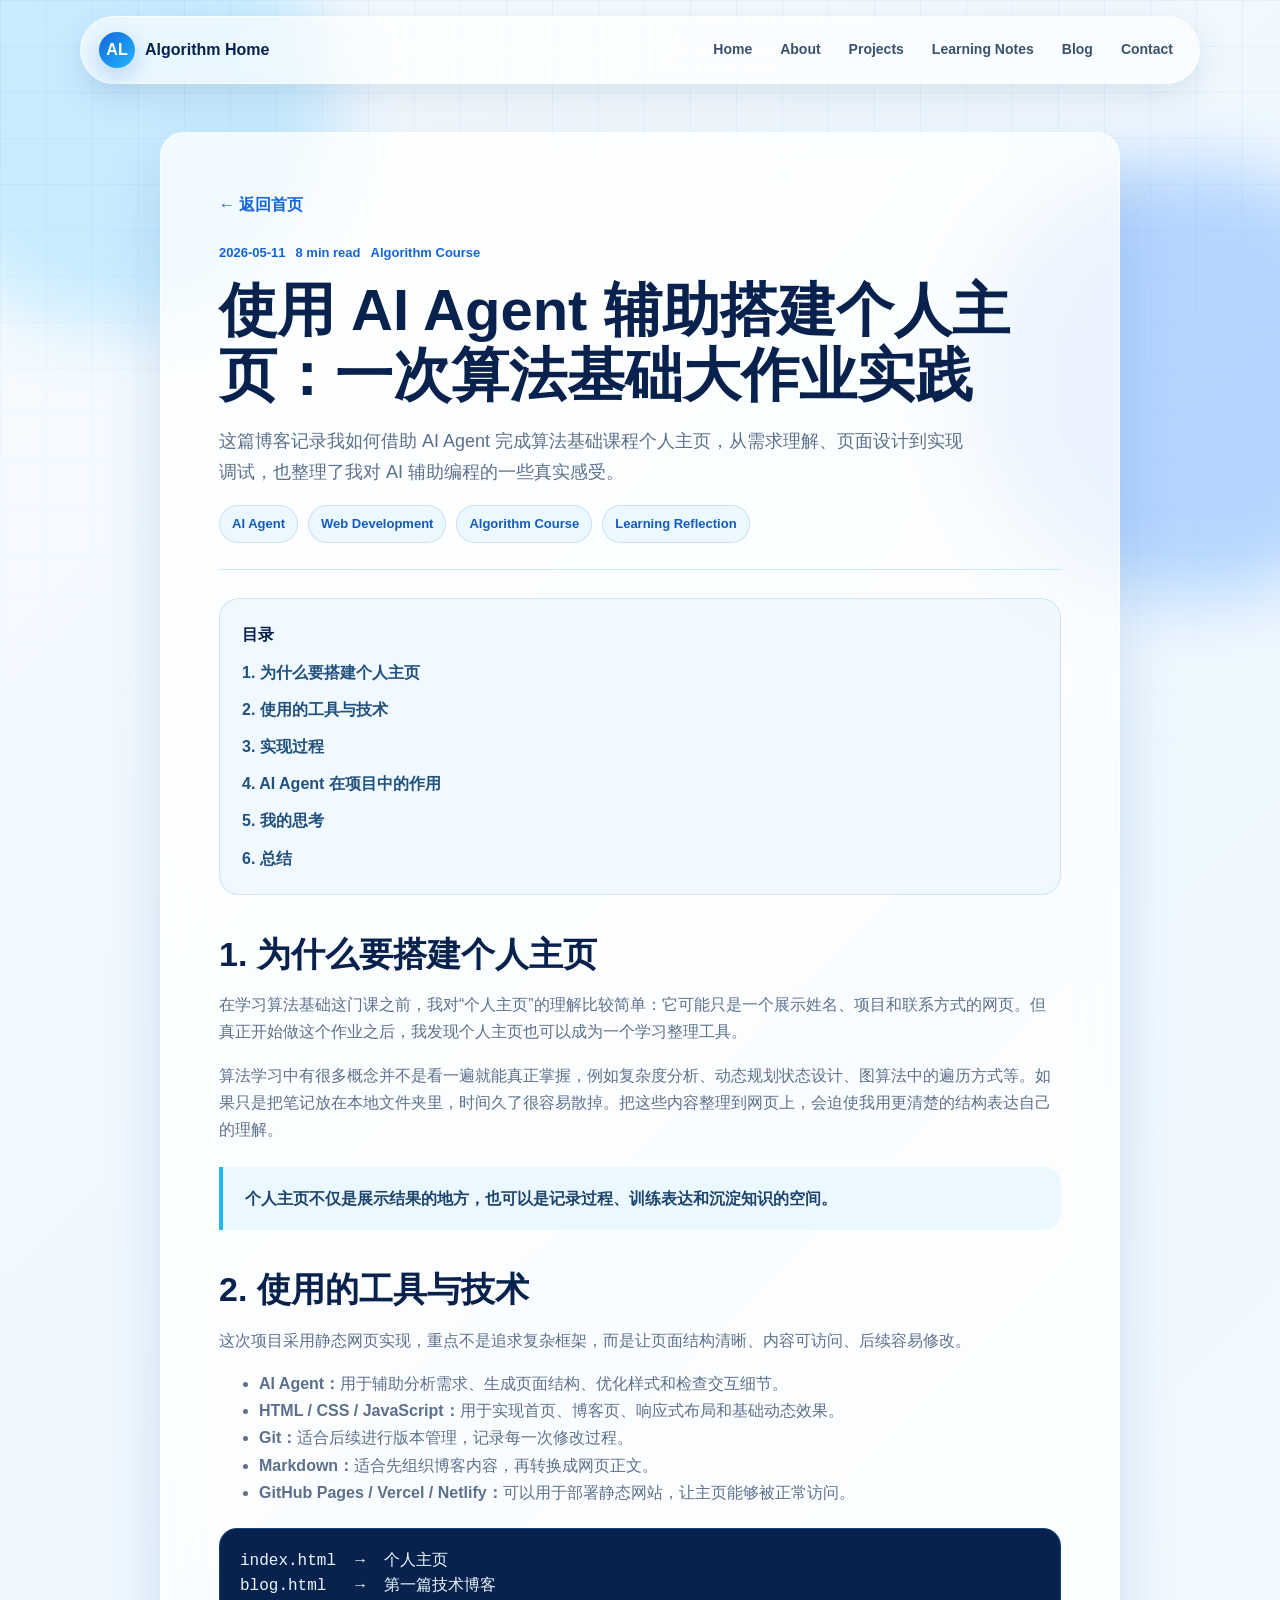
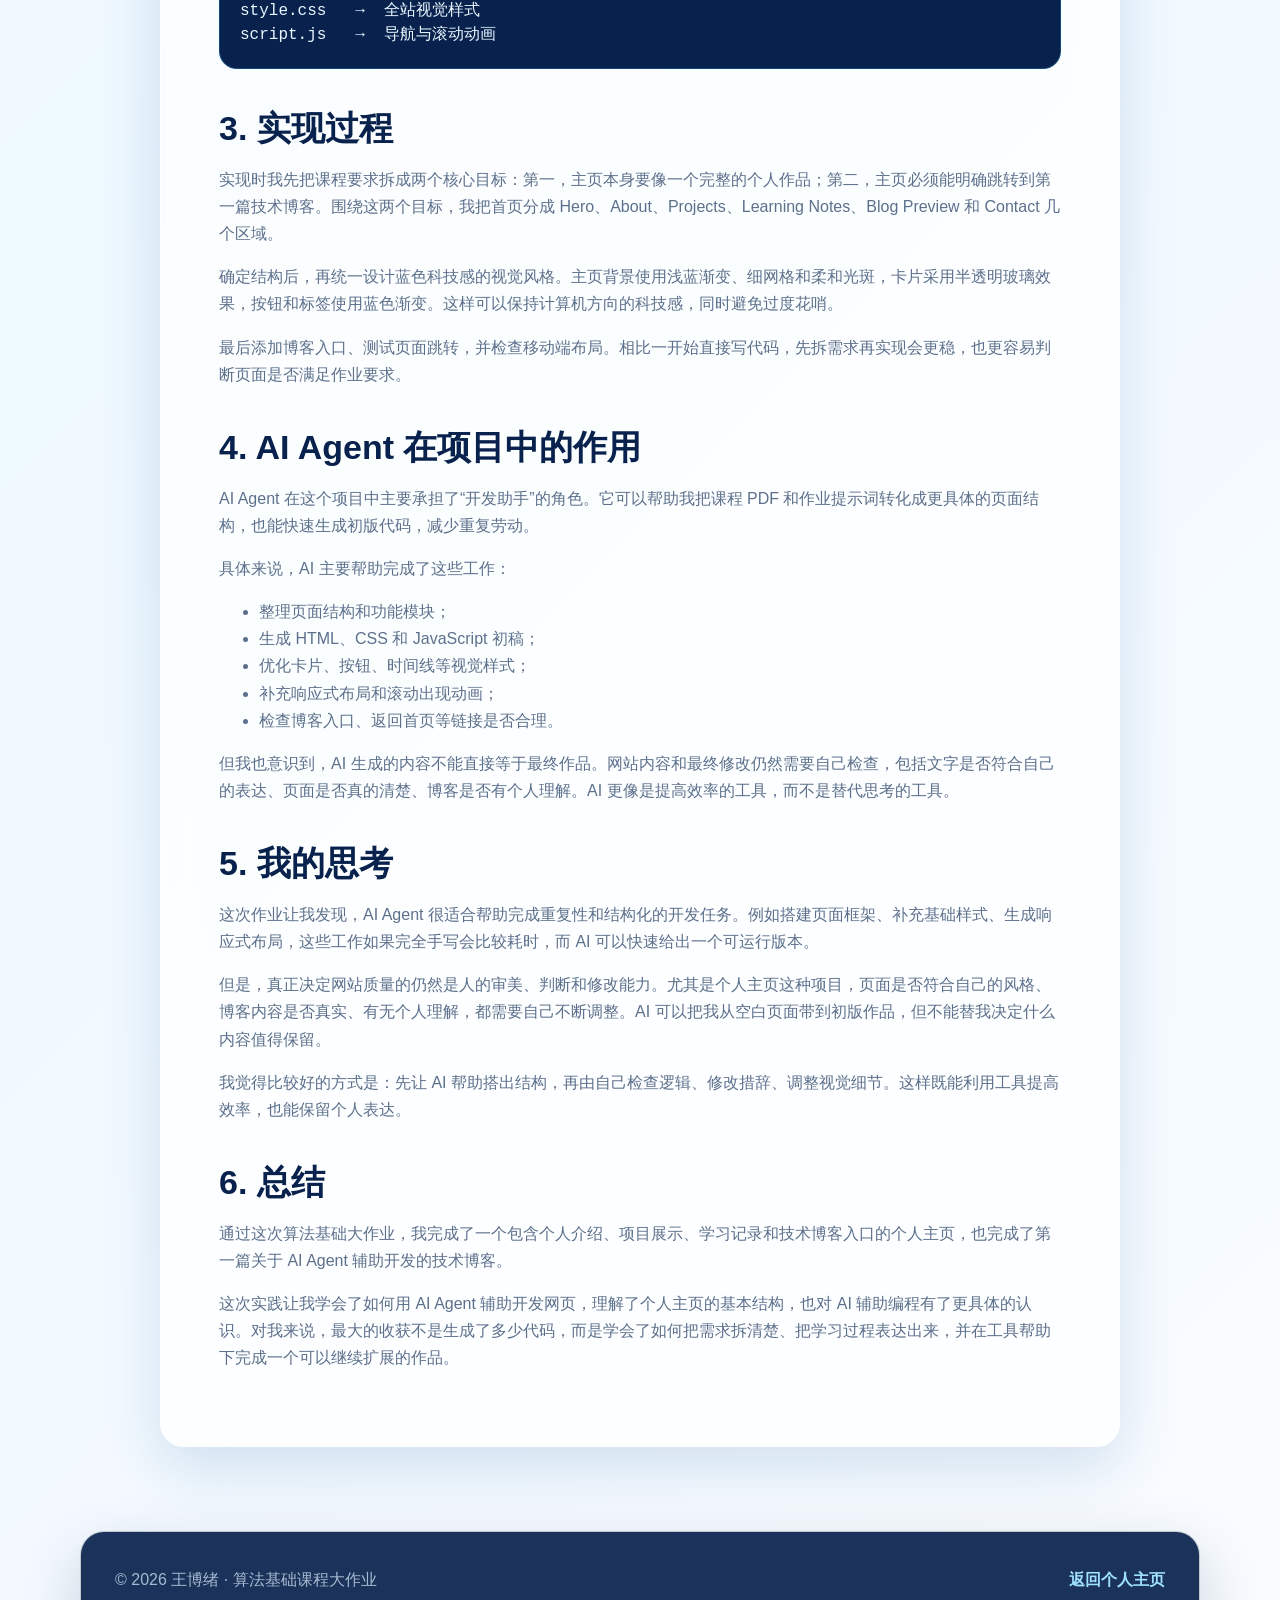
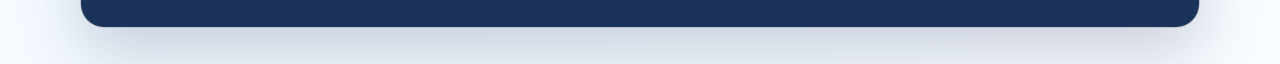
==== blog.html @ 36f43d38 "Add files via upload" ====
<!DOCTYPE html>
<html lang="zh-CN">
<head>
  <meta charset="UTF-8">
  <meta name="viewport" content="width=device-width, initial-scale=1.0">
  <title>使用 AI Agent 辅助搭建个人主页 | 技术博客</title>
  <meta name="description" content="算法基础课程技术博客：使用 AI Agent 辅助搭建个人主页的实践记录与思考。">
  <link rel="stylesheet" href="style.css">
</head>
<body class="blog-page">
  <div class="site-bg" aria-hidden="true">
    <span class="glow glow-a"></span>
    <span class="glow glow-b"></span>
    <span class="grid-layer"></span>
  </div>

  <header class="navbar" id="navbar">
    <a class="brand" href="index.html#home" aria-label="返回首页">
      <span class="brand-mark">AL</span>
      <span>Algorithm Home</span>
    </a>
    <button class="nav-toggle" id="navToggle" aria-label="打开导航菜单" aria-expanded="false">
      <span></span>
      <span></span>
      <span></span>
    </button>
    <nav class="nav-links" id="navLinks" aria-label="主导航">
      <a href="index.html#home">Home</a>
      <a href="index.html#about">About</a>
      <a href="index.html#projects">Projects</a>
      <a href="index.html#notes">Learning Notes</a>
      <a href="index.html#blog">Blog</a>
      <a href="index.html#contact">Contact</a>
    </nav>
  </header>

  <main class="article-shell">
    <article class="article-card reveal">
      <a class="back-link" href="index.html#blog">← 返回首页</a>
      <header class="article-header">
        <div class="blog-meta">
          <span>2026-05-11</span>
          <span>8 min read</span>
          <span>Algorithm Course</span>
        </div>
        <h1>使用 AI Agent 辅助搭建个人主页：一次算法基础大作业实践</h1>
        <p>这篇博客记录我如何借助 AI Agent 完成算法基础课程个人主页，从需求理解、页面设计到实现调试，也整理了我对 AI 辅助编程的一些真实感受。</p>
        <div class="tags">
          <span>AI Agent</span>
          <span>Web Development</span>
          <span>Algorithm Course</span>
          <span>Learning Reflection</span>
        </div>
      </header>

      <nav class="toc" aria-label="文章目录">
        <strong>目录</strong>
        <a href="#why">1. 为什么要搭建个人主页</a>
        <a href="#tools">2. 使用的工具与技术</a>
        <a href="#process">3. 实现过程</a>
        <a href="#agent">4. AI Agent 在项目中的作用</a>
        <a href="#thinking">5. 我的思考</a>
        <a href="#summary">6. 总结</a>
      </nav>

      <section id="why">
        <h2>1. 为什么要搭建个人主页</h2>
        <p>在学习算法基础这门课之前，我对“个人主页”的理解比较简单：它可能只是一个展示姓名、项目和联系方式的网页。但真正开始做这个作业之后，我发现个人主页也可以成为一个学习整理工具。</p>
        <p>算法学习中有很多概念并不是看一遍就能真正掌握，例如复杂度分析、动态规划状态设计、图算法中的遍历方式等。如果只是把笔记放在本地文件夹里，时间久了很容易散掉。把这些内容整理到网页上，会迫使我用更清楚的结构表达自己的理解。</p>
        <blockquote>个人主页不仅是展示结果的地方，也可以是记录过程、训练表达和沉淀知识的空间。</blockquote>
      </section>

      <section id="tools">
        <h2>2. 使用的工具与技术</h2>
        <p>这次项目采用静态网页实现，重点不是追求复杂框架，而是让页面结构清晰、内容可访问、后续容易修改。</p>
        <ul>
          <li><strong>AI Agent：</strong>用于辅助分析需求、生成页面结构、优化样式和检查交互细节。</li>
          <li><strong>HTML / CSS / JavaScript：</strong>用于实现首页、博客页、响应式布局和基础动态效果。</li>
          <li><strong>Git：</strong>适合后续进行版本管理，记录每一次修改过程。</li>
          <li><strong>Markdown：</strong>适合先组织博客内容，再转换成网页正文。</li>
          <li><strong>GitHub Pages / Vercel / Netlify：</strong>可以用于部署静态网站，让主页能够被正常访问。</li>
        </ul>
        <pre><code>index.html  →  个人主页
blog.html   →  第一篇技术博客
style.css   →  全站视觉样式
script.js   →  导航与滚动动画</code></pre>
      </section>

      <section id="process">
        <h2>3. 实现过程</h2>
        <p>实现时我先把课程要求拆成两个核心目标：第一，主页本身要像一个完整的个人作品；第二，主页必须能明确跳转到第一篇技术博客。围绕这两个目标，我把首页分成 Hero、About、Projects、Learning Notes、Blog Preview 和 Contact 几个区域。</p>
        <p>确定结构后，再统一设计蓝色科技感的视觉风格。主页背景使用浅蓝渐变、细网格和柔和光斑，卡片采用半透明玻璃效果，按钮和标签使用蓝色渐变。这样可以保持计算机方向的科技感，同时避免过度花哨。</p>
        <p>最后添加博客入口、测试页面跳转，并检查移动端布局。相比一开始直接写代码，先拆需求再实现会更稳，也更容易判断页面是否满足作业要求。</p>
      </section>

      <section id="agent">
        <h2>4. AI Agent 在项目中的作用</h2>
        <p>AI Agent 在这个项目中主要承担了“开发助手”的角色。它可以帮助我把课程 PDF 和作业提示词转化成更具体的页面结构，也能快速生成初版代码，减少重复劳动。</p>
        <p>具体来说，AI 主要帮助完成了这些工作：</p>
        <ul>
          <li>整理页面结构和功能模块；</li>
          <li>生成 HTML、CSS 和 JavaScript 初稿；</li>
          <li>优化卡片、按钮、时间线等视觉样式；</li>
          <li>补充响应式布局和滚动出现动画；</li>
          <li>检查博客入口、返回首页等链接是否合理。</li>
        </ul>
        <p>但我也意识到，AI 生成的内容不能直接等于最终作品。网站内容和最终修改仍然需要自己检查，包括文字是否符合自己的表达、页面是否真的清楚、博客是否有个人理解。AI 更像是提高效率的工具，而不是替代思考的工具。</p>
      </section>

      <section id="thinking">
        <h2>5. 我的思考</h2>
        <p>这次作业让我发现，AI Agent 很适合帮助完成重复性和结构化的开发任务。例如搭建页面框架、补充基础样式、生成响应式布局，这些工作如果完全手写会比较耗时，而 AI 可以快速给出一个可运行版本。</p>
        <p>但是，真正决定网站质量的仍然是人的审美、判断和修改能力。尤其是个人主页这种项目，页面是否符合自己的风格、博客内容是否真实、有无个人理解，都需要自己不断调整。AI 可以把我从空白页面带到初版作品，但不能替我决定什么内容值得保留。</p>
        <p>我觉得比较好的方式是：先让 AI 帮助搭出结构，再由自己检查逻辑、修改措辞、调整视觉细节。这样既能利用工具提高效率，也能保留个人表达。</p>
      </section>

      <section id="summary">
        <h2>6. 总结</h2>
        <p>通过这次算法基础大作业，我完成了一个包含个人介绍、项目展示、学习记录和技术博客入口的个人主页，也完成了第一篇关于 AI Agent 辅助开发的技术博客。</p>
        <p>这次实践让我学会了如何用 AI Agent 辅助开发网页，理解了个人主页的基本结构，也对 AI 辅助编程有了更具体的认识。对我来说，最大的收获不是生成了多少代码，而是学会了如何把需求拆清楚、把学习过程表达出来，并在工具帮助下完成一个可以继续扩展的作品。</p>
      </section>
    </article>
  </main>

  <footer class="footer compact">
    <p>© 2026 王博绪 · 算法基础课程大作业</p>
    <a href="index.html#home">返回个人主页</a>
  </footer>

  <script src="script.js"></script>
</body>
</html>
---- style.css ----
:root {
  --navy: #08224d;
  --blue: #1565d8;
  --cyan: #20b7ff;
  --ice: #eaf7ff;
  --text: #10233f;
  --muted: #5c708c;
  --line: rgba(66, 153, 225, 0.22);
  --card: rgba(255, 255, 255, 0.72);
  --card-strong: rgba(255, 255, 255, 0.88);
  --shadow: 0 22px 60px rgba(20, 86, 153, 0.16);
  --radius-lg: 24px;
  --radius-md: 18px;
}

* {
  box-sizing: border-box;
}

html {
  scroll-behavior: smooth;
}

body {
  margin: 0;
  min-height: 100vh;
  color: var(--text);
  font-family: "Inter", "Segoe UI", "PingFang SC", "Microsoft YaHei", Arial, sans-serif;
  line-height: 1.7;
  background: linear-gradient(135deg, #f7fbff 0%, #eef8ff 42%, #f9fcff 100%);
  overflow-x: hidden;
}

a {
  color: inherit;
  text-decoration: none;
}

.site-bg {
  position: fixed;
  inset: 0;
  z-index: -2;
  overflow: hidden;
  pointer-events: none;
}

.grid-layer {
  position: absolute;
  inset: 0;
  background-image:
    linear-gradient(rgba(26, 115, 232, 0.08) 1px, transparent 1px),
    linear-gradient(90deg, rgba(26, 115, 232, 0.08) 1px, transparent 1px);
  background-size: 46px 46px;
  mask-image: linear-gradient(to bottom, rgba(0, 0, 0, 0.8), transparent 85%);
}

.glow {
  position: absolute;
  width: 34vw;
  height: 34vw;
  min-width: 280px;
  min-height: 280px;
  border-radius: 999px;
  filter: blur(35px);
  opacity: 0.28;
  animation: floatGlow 14s ease-in-out infinite alternate;
}

.glow-a {
  top: -12%;
  left: -8%;
  background: #58c7ff;
}

.glow-b {
  top: 18%;
  right: -10%;
  background: #1f7cff;
  animation-delay: -4s;
}

.glow-c {
  bottom: 10%;
  left: 25%;
  background: #95e3ff;
  animation-delay: -8s;
}

.navbar {
  position: fixed;
  top: 16px;
  left: 50%;
  z-index: 50;
  display: flex;
  align-items: center;
  justify-content: space-between;
  width: min(1120px, calc(100% - 32px));
  padding: 12px 14px 12px 18px;
  border: 1px solid rgba(255, 255, 255, 0.64);
  border-radius: 999px;
  background: rgba(255, 255, 255, 0.62);
  box-shadow: 0 12px 36px rgba(8, 54, 107, 0.12);
  backdrop-filter: blur(18px);
  transform: translateX(-50%);
  transition: background 0.25s ease, box-shadow 0.25s ease;
}

.navbar.scrolled {
  background: rgba(255, 255, 255, 0.84);
  box-shadow: 0 16px 44px rgba(8, 54, 107, 0.16);
}

.brand,
.nav-links {
  display: flex;
  align-items: center;
}

.brand {
  gap: 10px;
  font-weight: 800;
  color: var(--navy);
  white-space: nowrap;
}

.brand-mark {
  display: inline-grid;
  width: 36px;
  height: 36px;
  place-items: center;
  border-radius: 50%;
  color: #fff;
  background: linear-gradient(135deg, var(--blue), var(--cyan));
  box-shadow: 0 8px 24px rgba(21, 101, 216, 0.28);
}

.nav-links {
  gap: 4px;
}

.nav-links a {
  padding: 9px 12px;
  border-radius: 999px;
  color: #38516f;
  font-size: 14px;
  font-weight: 700;
  transition: color 0.2s ease, background 0.2s ease;
}

.nav-links a:hover,
.nav-links a.active {
  color: var(--blue);
  background: rgba(21, 101, 216, 0.09);
}

.nav-toggle {
  display: none;
  width: 42px;
  height: 42px;
  border: 0;
  border-radius: 50%;
  background: rgba(21, 101, 216, 0.1);
  cursor: pointer;
}

.nav-toggle span {
  display: block;
  width: 18px;
  height: 2px;
  margin: 4px auto;
  border-radius: 99px;
  background: var(--navy);
}

.section {
  width: min(1120px, calc(100% - 40px));
  margin: 0 auto;
  padding: 96px 0;
}

.hero {
  display: grid;
  grid-template-columns: minmax(0, 1.2fr) minmax(320px, 0.8fr);
  align-items: center;
  min-height: 100vh;
  gap: 48px;
  padding-top: 150px;
}

.eyebrow {
  margin: 0 0 12px;
  color: var(--blue);
  font-size: 13px;
  font-weight: 800;
  letter-spacing: 0;
  text-transform: uppercase;
}

.hero h1,
.section-heading h2,
.article-header h1 {
  margin: 0;
  color: var(--navy);
  line-height: 1.12;
}

.hero h1 {
  font-size: clamp(48px, 8vw, 92px);
  background: linear-gradient(135deg, #071f49 0%, #145dcc 48%, #1ab8ff 100%);
  -webkit-background-clip: text;
  background-clip: text;
  color: transparent;
}

.hero-role {
  margin: 22px 0 10px;
  color: #244260;
  font-size: clamp(18px, 2.4vw, 25px);
  font-weight: 800;
}

.hero-text {
  max-width: 680px;
  margin: 0;
  color: var(--muted);
  font-size: 18px;
}

.hero-actions {
  display: flex;
  flex-wrap: wrap;
  gap: 14px;
  margin-top: 32px;
}

.btn {
  display: inline-flex;
  align-items: center;
  justify-content: center;
  min-height: 48px;
  padding: 12px 22px;
  border-radius: 999px;
  font-weight: 800;
  transition: transform 0.22s ease, box-shadow 0.22s ease, border-color 0.22s ease;
}

.btn:hover {
  transform: translateY(-3px);
}

.btn-primary {
  color: #fff;
  background: linear-gradient(135deg, var(--blue), var(--cyan));
  box-shadow: 0 14px 30px rgba(21, 101, 216, 0.25);
}

.btn-primary:hover {
  box-shadow: 0 18px 44px rgba(21, 101, 216, 0.34);
}

.btn-secondary {
  color: var(--blue);
  border: 1px solid rgba(21, 101, 216, 0.22);
  background: rgba(255, 255, 255, 0.66);
}

.hero-panel,
.glass-card,
.project-card,
.featured-blog,
.article-card,
.timeline-item {
  border: 1px solid rgba(255, 255, 255, 0.72);
  background: var(--card);
  box-shadow: var(--shadow);
  backdrop-filter: blur(18px);
}

.hero-panel {
  position: relative;
  overflow: hidden;
  min-height: 420px;
  padding: 32px;
  border-radius: var(--radius-lg);
}

.hero-panel::before {
  content: "";
  position: absolute;
  inset: 0;
  background:
    radial-gradient(circle at 20% 20%, rgba(32, 183, 255, 0.28), transparent 26%),
    linear-gradient(135deg, rgba(21, 101, 216, 0.13), rgba(255, 255, 255, 0.18));
}

.hero-panel > * {
  position: relative;
  z-index: 1;
}

.panel-ring {
  width: 156px;
  height: 156px;
  margin: 8px auto 28px;
  border: 20px solid rgba(21, 101, 216, 0.1);
  border-top-color: #20b7ff;
  border-right-color: #1565d8;
  border-radius: 50%;
  animation: slowSpin 10s linear infinite;
}

.panel-label {
  margin: 0;
  color: var(--blue);
  font-size: 13px;
  font-weight: 800;
  text-transform: uppercase;
}

.hero-panel h2 {
  margin: 4px 0 24px;
  color: var(--navy);
  font-size: 28px;
  line-height: 1.2;
}

.metric-grid {
  display: grid;
  grid-template-columns: repeat(2, 1fr);
  gap: 14px;
}

.metric-grid div {
  min-height: 96px;
  padding: 18px;
  border: 1px solid rgba(21, 101, 216, 0.13);
  border-radius: 18px;
  background: rgba(255, 255, 255, 0.58);
}

.metric-grid strong {
  display: block;
  color: var(--blue);
  font-size: 28px;
  line-height: 1;
}

.metric-grid span {
  display: block;
  margin-top: 8px;
  color: var(--muted);
  font-size: 13px;
  font-weight: 700;
}

.section-heading {
  max-width: 760px;
  margin-bottom: 30px;
}

.section-heading h2 {
  font-size: clamp(30px, 4vw, 48px);
}

.about-layout {
  display: grid;
  grid-template-columns: minmax(0, 1.1fr) minmax(300px, 0.9fr);
  gap: 24px;
}

.glass-card,
.project-card,
.featured-blog {
  border-radius: var(--radius-lg);
}

.glass-card {
  padding: 30px;
}

.glass-card h3,
.project-card h3,
.featured-blog h3,
.timeline-item h3 {
  margin: 0 0 12px;
  color: var(--navy);
  line-height: 1.3;
}

.glass-card p,
.project-card p,
.featured-blog p,
.timeline-item p,
.article-card p,
.article-card li {
  color: var(--muted);
}

.about-copy p:last-child {
  margin-bottom: 0;
}

.card-topline {
  display: flex;
  align-items: center;
  justify-content: space-between;
  color: var(--blue);
  font-weight: 800;
}

.status-dot {
  width: 12px;
  height: 12px;
  border-radius: 50%;
  background: #19d3ff;
  box-shadow: 0 0 0 8px rgba(25, 211, 255, 0.14);
}

.skill-tags,
.tags {
  display: flex;
  flex-wrap: wrap;
  gap: 10px;
}

.skill-tags {
  margin-top: 28px;
}

.skill-tags span,
.tags span {
  display: inline-flex;
  align-items: center;
  min-height: 34px;
  padding: 7px 12px;
  border: 1px solid rgba(21, 101, 216, 0.16);
  border-radius: 999px;
  color: #135bbd;
  background: rgba(230, 245, 255, 0.72);
  font-size: 13px;
  font-weight: 800;
  transition: transform 0.2s ease, box-shadow 0.2s ease;
}

.skill-tags span:hover,
.tags span:hover {
  transform: translateY(-2px);
  box-shadow: 0 10px 22px rgba(21, 101, 216, 0.16);
}

.card-grid {
  display: grid;
  grid-template-columns: repeat(3, 1fr);
  gap: 22px;
}

.project-card {
  display: flex;
  min-height: 320px;
  flex-direction: column;
  padding: 26px;
  transition: transform 0.22s ease, box-shadow 0.22s ease, border-color 0.22s ease;
}

.project-card:hover,
.featured-blog:hover {
  border-color: rgba(32, 183, 255, 0.48);
  box-shadow: 0 26px 70px rgba(21, 101, 216, 0.2);
  transform: translateY(-6px);
}

.project-icon {
  display: inline-grid;
  width: 54px;
  height: 54px;
  margin-bottom: 22px;
  place-items: center;
  border-radius: 18px;
  color: #fff;
  font-weight: 900;
  background: linear-gradient(135deg, var(--blue), var(--cyan));
  box-shadow: 0 12px 26px rgba(21, 101, 216, 0.22);
}

.text-link {
  margin-top: auto;
  color: var(--blue);
  font-weight: 900;
}

.timeline {
  position: relative;
  display: grid;
  gap: 18px;
}

.timeline::before {
  content: "";
  position: absolute;
  top: 18px;
  bottom: 18px;
  left: 23px;
  width: 2px;
  background: linear-gradient(to bottom, transparent, rgba(21, 101, 216, 0.5), transparent);
}

.timeline-item {
  position: relative;
  display: grid;
  grid-template-columns: 48px 1fr;
  gap: 18px;
  padding: 22px;
  border-radius: var(--radius-md);
}

.timeline-node {
  position: relative;
  z-index: 1;
  width: 18px;
  height: 18px;
  margin: 7px auto 0;
  border: 4px solid #dff4ff;
  border-radius: 50%;
  background: var(--blue);
  box-shadow: 0 0 0 8px rgba(21, 101, 216, 0.12);
}

.timeline-item time {
  color: var(--blue);
  font-weight: 900;
}

.featured-blog {
  display: grid;
  grid-template-columns: 0.85fr 1.15fr;
  overflow: hidden;
  transition: transform 0.22s ease, box-shadow 0.22s ease, border-color 0.22s ease;
}

.blog-cover {
  position: relative;
  display: flex;
  min-height: 360px;
  flex-direction: column;
  justify-content: flex-end;
  gap: 6px;
  padding: 34px;
  color: #fff;
  background:
    radial-gradient(circle at 20% 15%, rgba(255, 255, 255, 0.38), transparent 18%),
    linear-gradient(135deg, #08224d, #1565d8 54%, #20b7ff);
}

.blog-cover::after {
  content: "";
  position: absolute;
  inset: 28px;
  border: 1px solid rgba(255, 255, 255, 0.24);
  border-radius: 22px;
}

.blog-cover span {
  position: relative;
  z-index: 1;
  font-size: clamp(34px, 5vw, 58px);
  font-weight: 900;
  line-height: 0.95;
}

.blog-info {
  padding: 34px;
}

.blog-meta {
  display: flex;
  flex-wrap: wrap;
  gap: 10px;
  margin-bottom: 14px;
  color: var(--blue);
  font-size: 13px;
  font-weight: 900;
}

.featured-blog h3 {
  font-size: clamp(26px, 4vw, 40px);
}

.footer {
  width: min(1120px, calc(100% - 40px));
  margin: 30px auto 36px;
  padding: 34px;
  border: 1px solid rgba(255, 255, 255, 0.72);
  border-radius: var(--radius-lg);
  background: rgba(8, 34, 77, 0.92);
  color: #dbeeff;
  box-shadow: 0 24px 64px rgba(8, 34, 77, 0.2);
}

.footer h2 {
  margin: 0;
  color: #fff;
}

.footer-links {
  display: flex;
  flex-wrap: wrap;
  gap: 14px;
  margin: 22px 0;
}

.footer-links a,
.footer.compact a {
  color: #9fe2ff;
  font-weight: 800;
}

.footer-note,
.footer.compact p {
  margin: 0;
  color: rgba(219, 238, 255, 0.72);
}

.footer.compact {
  display: flex;
  justify-content: space-between;
  gap: 18px;
}

.article-shell {
  width: min(960px, calc(100% - 40px));
  margin: 0 auto;
  padding: 132px 0 54px;
}

.article-card {
  padding: clamp(26px, 5vw, 58px);
  border-radius: var(--radius-lg);
}

.back-link {
  display: inline-flex;
  margin-bottom: 24px;
  color: var(--blue);
  font-weight: 900;
}

.article-header {
  padding-bottom: 26px;
  border-bottom: 1px solid var(--line);
}

.article-header h1 {
  max-width: 820px;
  font-size: clamp(34px, 5vw, 58px);
}

.article-header p {
  max-width: 760px;
  font-size: 18px;
}

.toc {
  display: grid;
  gap: 10px;
  margin: 28px 0 36px;
  padding: 22px;
  border: 1px solid rgba(21, 101, 216, 0.14);
  border-radius: 20px;
  background: rgba(230, 245, 255, 0.56);
}

.toc strong {
  color: var(--navy);
}

.toc a {
  color: #23517e;
  font-weight: 750;
}

.toc a:hover {
  color: var(--blue);
}

.article-card section {
  scroll-margin-top: 110px;
  margin-top: 38px;
}

.article-card h2 {
  margin: 0 0 14px;
  color: var(--navy);
  font-size: clamp(24px, 3vw, 34px);
  line-height: 1.25;
}

.article-card blockquote {
  margin: 24px 0;
  padding: 18px 22px;
  border-left: 4px solid var(--cyan);
  border-radius: 0 18px 18px 0;
  color: #1e456d;
  background: rgba(230, 245, 255, 0.72);
  font-weight: 800;
}

.article-card pre {
  overflow-x: auto;
  margin: 22px 0;
  padding: 20px;
  border: 1px solid rgba(32, 183, 255, 0.24);
  border-radius: 18px;
  color: #eaf7ff;
  background: #08224d;
  line-height: 1.55;
}

.article-card code {
  font-family: "Cascadia Code", Consolas, "Courier New", monospace;
}

.reveal {
  opacity: 0;
  transform: translateY(22px);
  transition: opacity 0.7s ease, transform 0.7s ease;
}

.reveal.visible {
  opacity: 1;
  transform: translateY(0);
}

@keyframes floatGlow {
  from {
    transform: translate3d(0, 0, 0) scale(1);
  }
  to {
    transform: translate3d(24px, 18px, 0) scale(1.08);
  }
}

@keyframes slowSpin {
  to {
    transform: rotate(360deg);
  }
}

@media (max-width: 920px) {
  .nav-toggle {
    display: block;
  }

  .nav-links {
    position: absolute;
    top: calc(100% + 10px);
    right: 0;
    display: none;
    width: min(320px, calc(100vw - 32px));
    flex-direction: column;
    align-items: stretch;
    padding: 12px;
    border: 1px solid rgba(255, 255, 255, 0.72);
    border-radius: 22px;
    background: rgba(255, 255, 255, 0.92);
    box-shadow: var(--shadow);
    backdrop-filter: blur(18px);
  }

  .nav-links.open {
    display: flex;
  }

  .nav-links a {
    padding: 12px 14px;
  }

  .hero,
  .about-layout,
  .featured-blog {
    grid-template-columns: 1fr;
  }

  .hero {
    min-height: auto;
    padding-top: 130px;
  }

  .card-grid {
    grid-template-columns: 1fr;
  }
}

@media (max-width: 620px) {
  .section,
  .article-shell,
  .footer {
    width: min(100% - 28px, 1120px);
  }

  .section {
    padding: 70px 0;
  }

  .brand span:last-child {
    display: none;
  }

  .hero-panel,
  .glass-card,
  .project-card,
  .blog-info,
  .article-card,
  .footer {
    padding: 22px;
  }

  .metric-grid {
    grid-template-columns: 1fr;
  }

  .timeline-item {
    grid-template-columns: 34px 1fr;
    padding: 18px;
  }

  .timeline::before {
    left: 16px;
  }

  .blog-cover {
    min-height: 260px;
    padding: 26px;
  }

  .footer.compact {
    flex-direction: column;
  }
}

@media (prefers-reduced-motion: reduce) {
  *,
  *::before,
  *::after {
    scroll-behavior: auto !important;
    animation-duration: 0.01ms !important;
    animation-iteration-count: 1 !important;
    transition-duration: 0.01ms !important;
  }
}
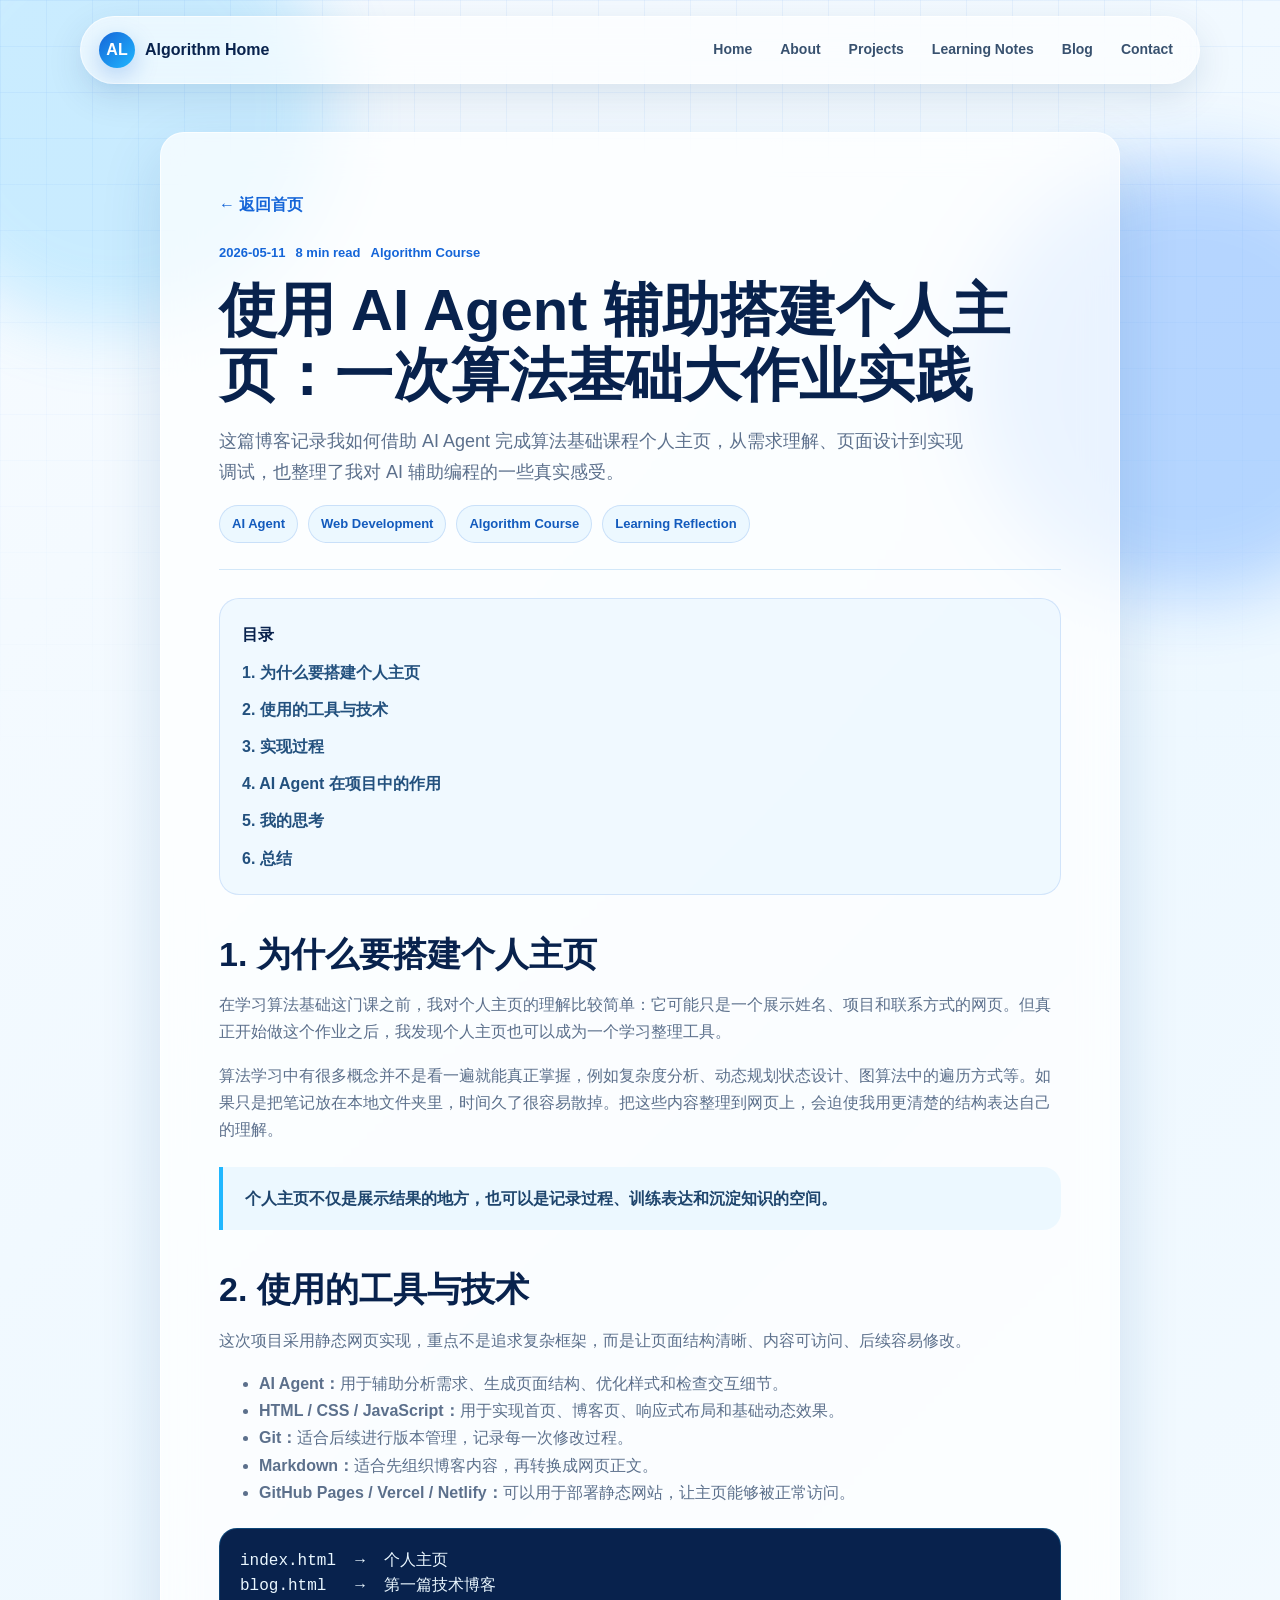
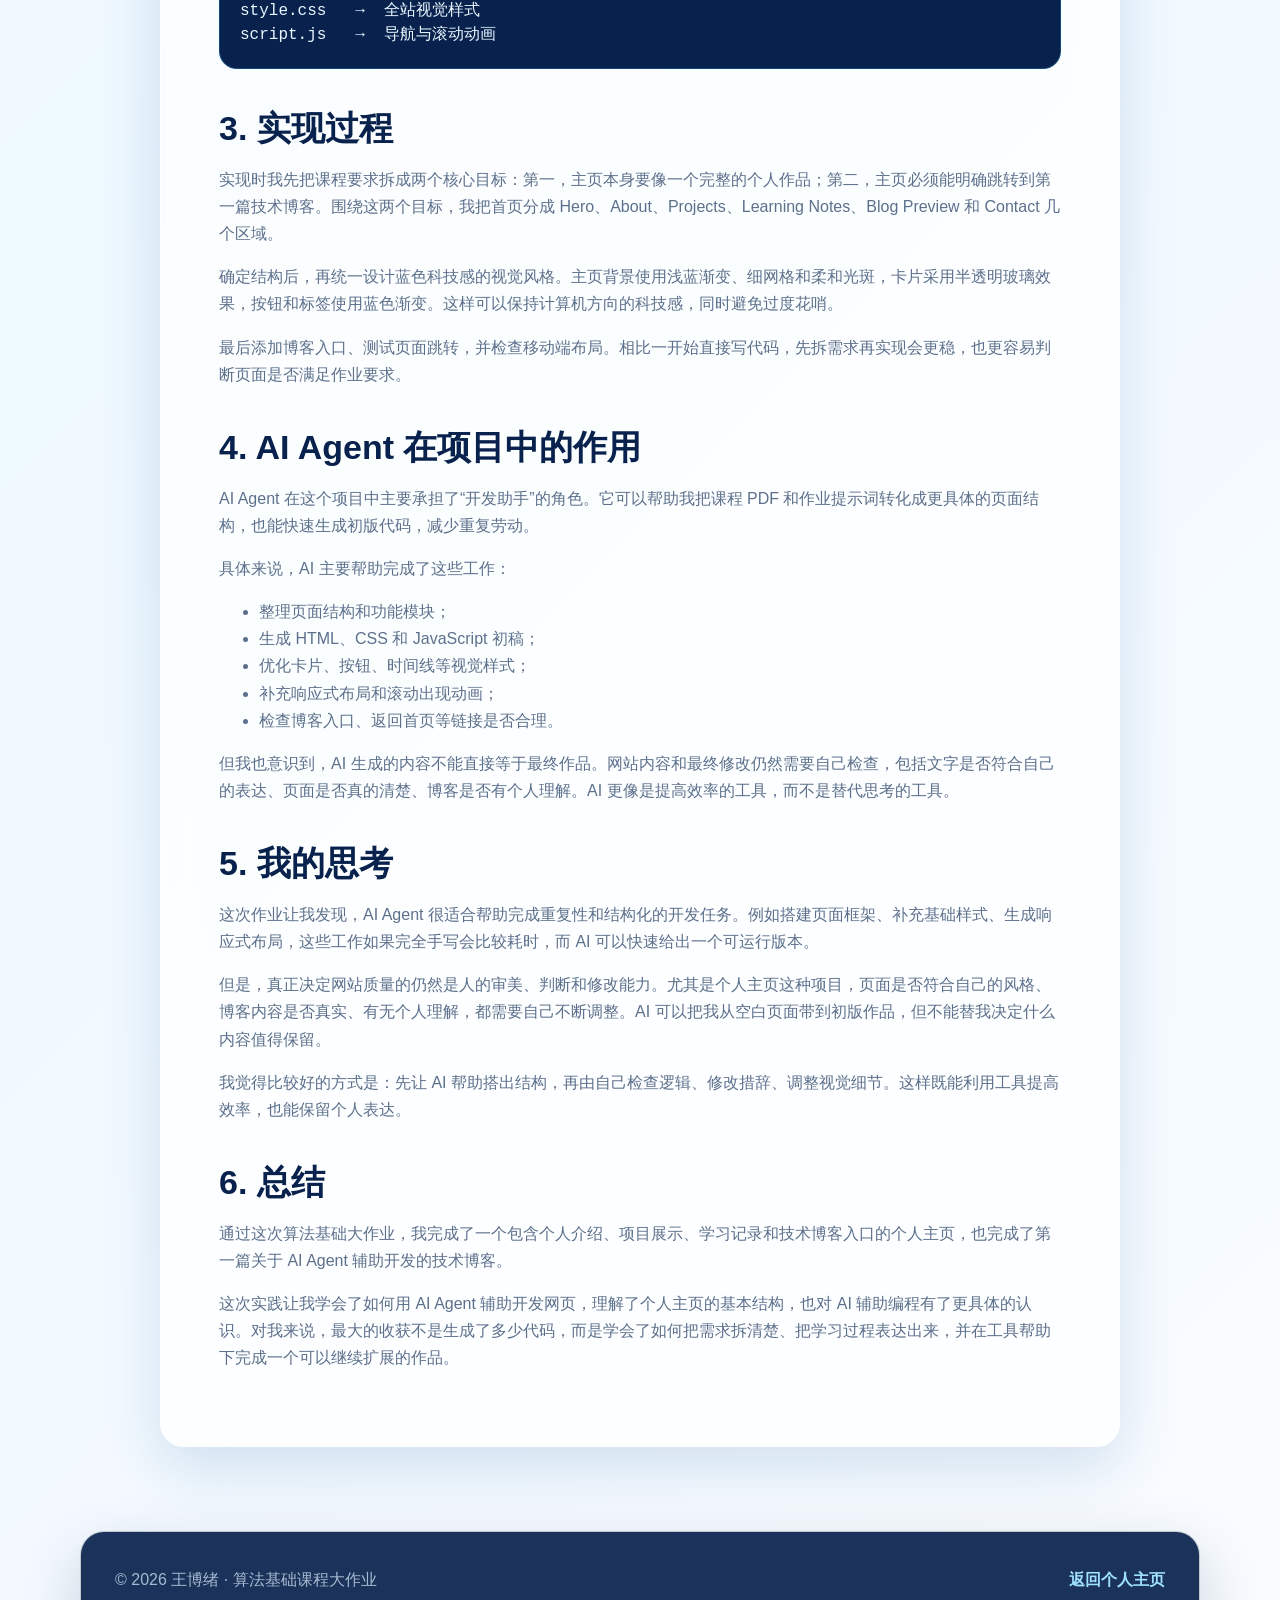
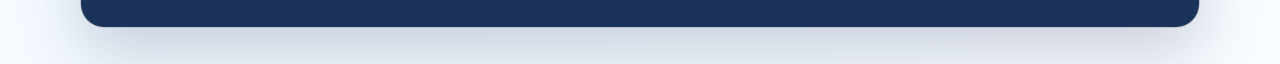
==== commit 74d3f716: "Update website content" ====
--- a/blog.html
+++ b/blog.html
@@ -65,7 +65,7 @@
 
       <section id="why">
         <h2>1. 为什么要搭建个人主页</h2>
-        <p>在学习算法基础这门课之前，我对“个人主页”的理解比较简单：它可能只是一个展示姓名、项目和联系方式的网页。但真正开始做这个作业之后，我发现个人主页也可以成为一个学习整理工具。</p>
+        <p>在学习算法基础这门课之前，我对个人主页的理解比较简单：它可能只是一个展示姓名、项目和联系方式的网页。但真正开始做这个作业之后，我发现个人主页也可以成为一个学习整理工具。</p>
         <p>算法学习中有很多概念并不是看一遍就能真正掌握，例如复杂度分析、动态规划状态设计、图算法中的遍历方式等。如果只是把笔记放在本地文件夹里，时间久了很容易散掉。把这些内容整理到网页上，会迫使我用更清楚的结构表达自己的理解。</p>
         <blockquote>个人主页不仅是展示结果的地方，也可以是记录过程、训练表达和沉淀知识的空间。</blockquote>
       </section>
